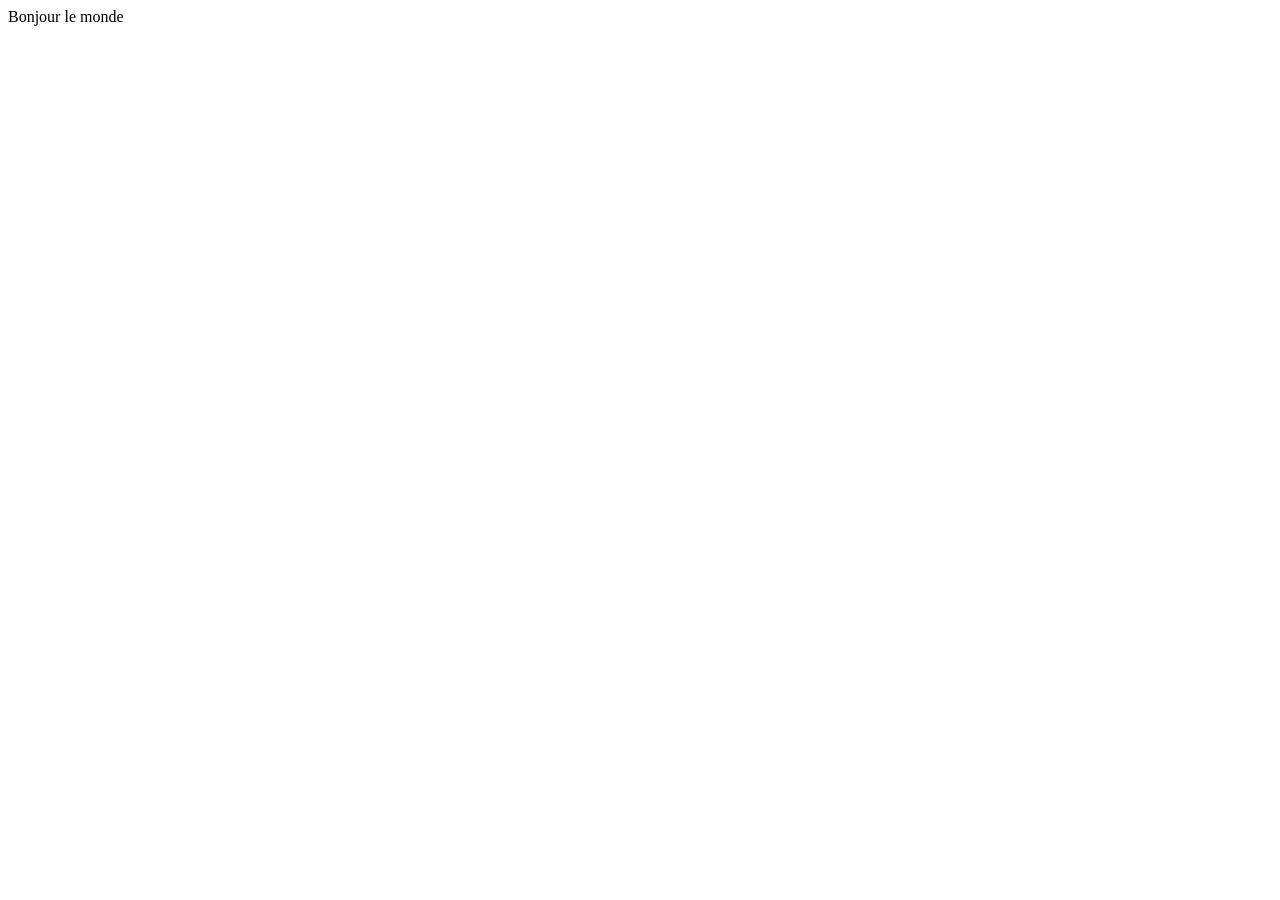
==== index.html @ 90b2a181 "initialisation du projet de technologie web" ====
<!DOCTYPE html>
<html lang="en">
<head>
    <meta charset="UTF-8">
    <meta name="viewport" content="width=device-width, initial-scale=1.0">
    <title>Davftech</title>
    <link rel="stylesheet" href="style.css">
</head>
<body>
    <!-- Page d'accueil -->
    <div>Bonjour le monde</div>
</body>
</html>
---- style.css ----
//reset
*{
    padding: 0;
    margin: 0;
    box-sizing: border-box;
}
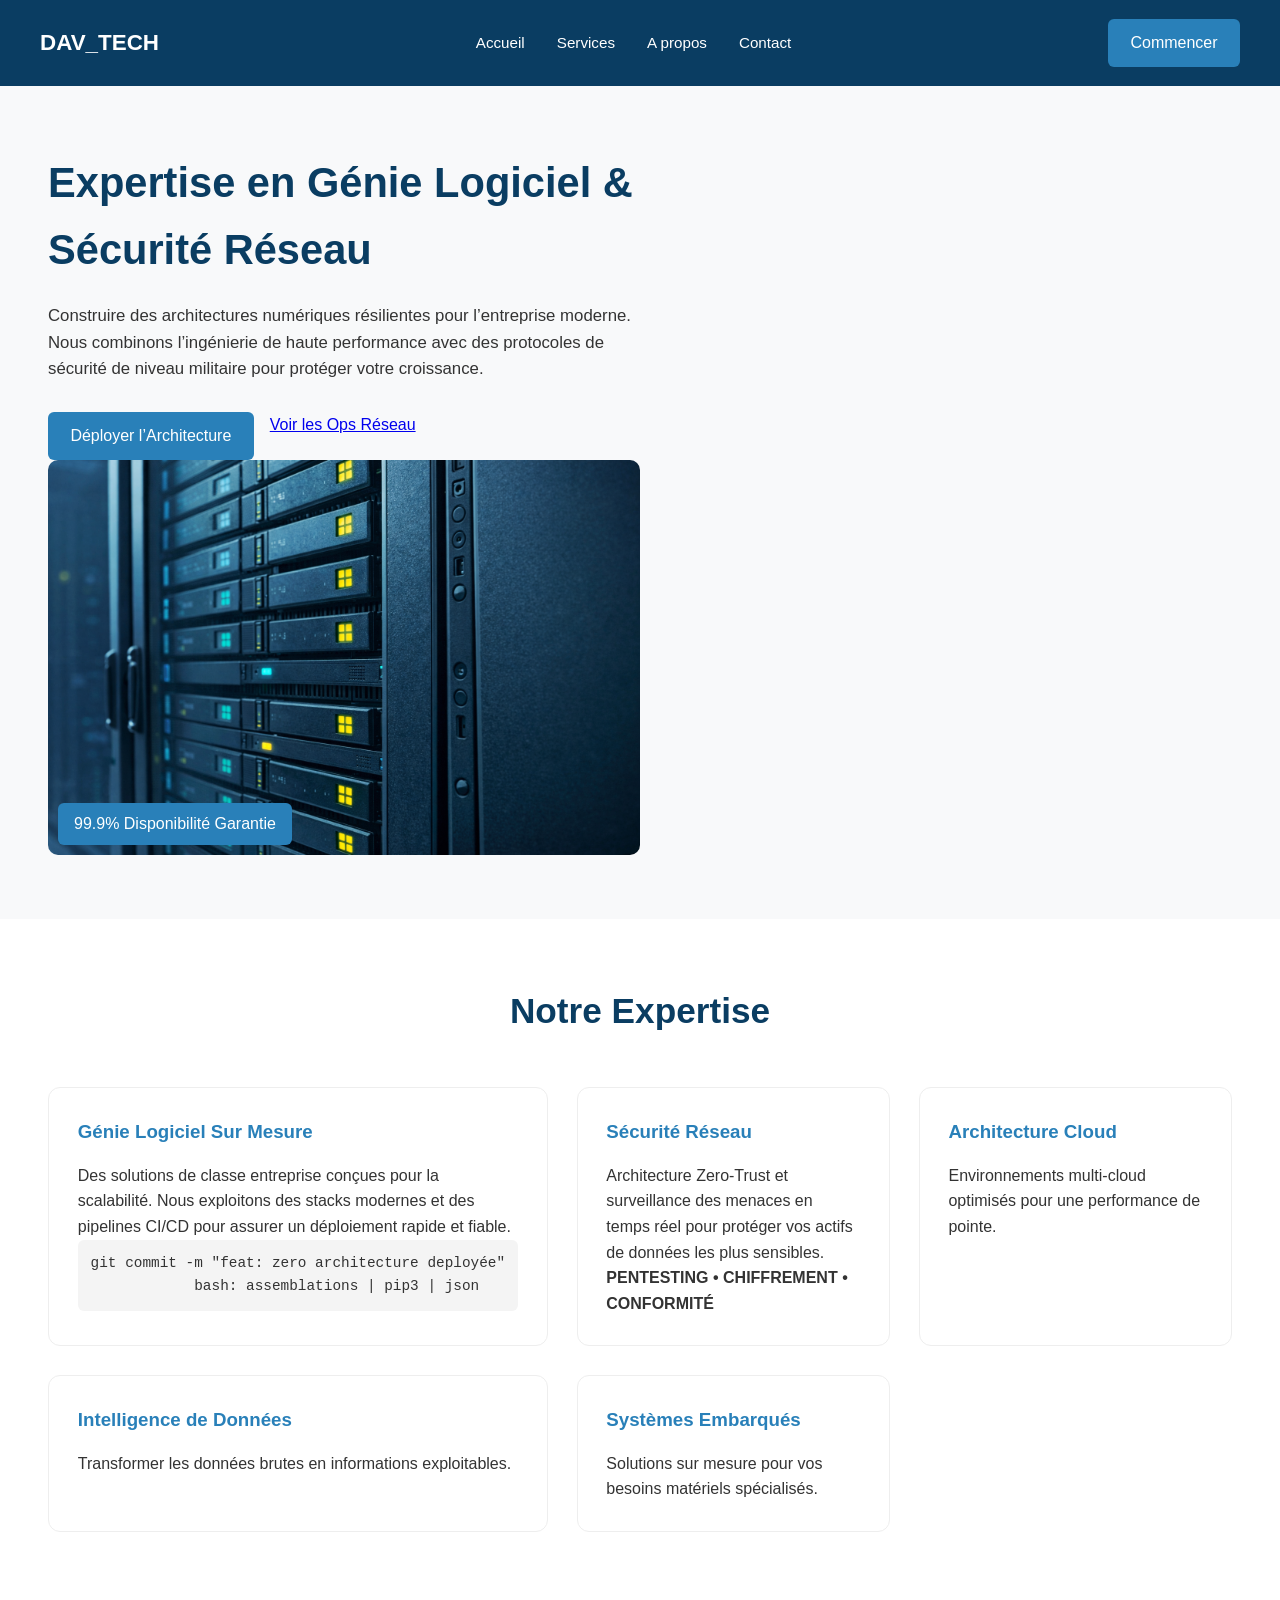
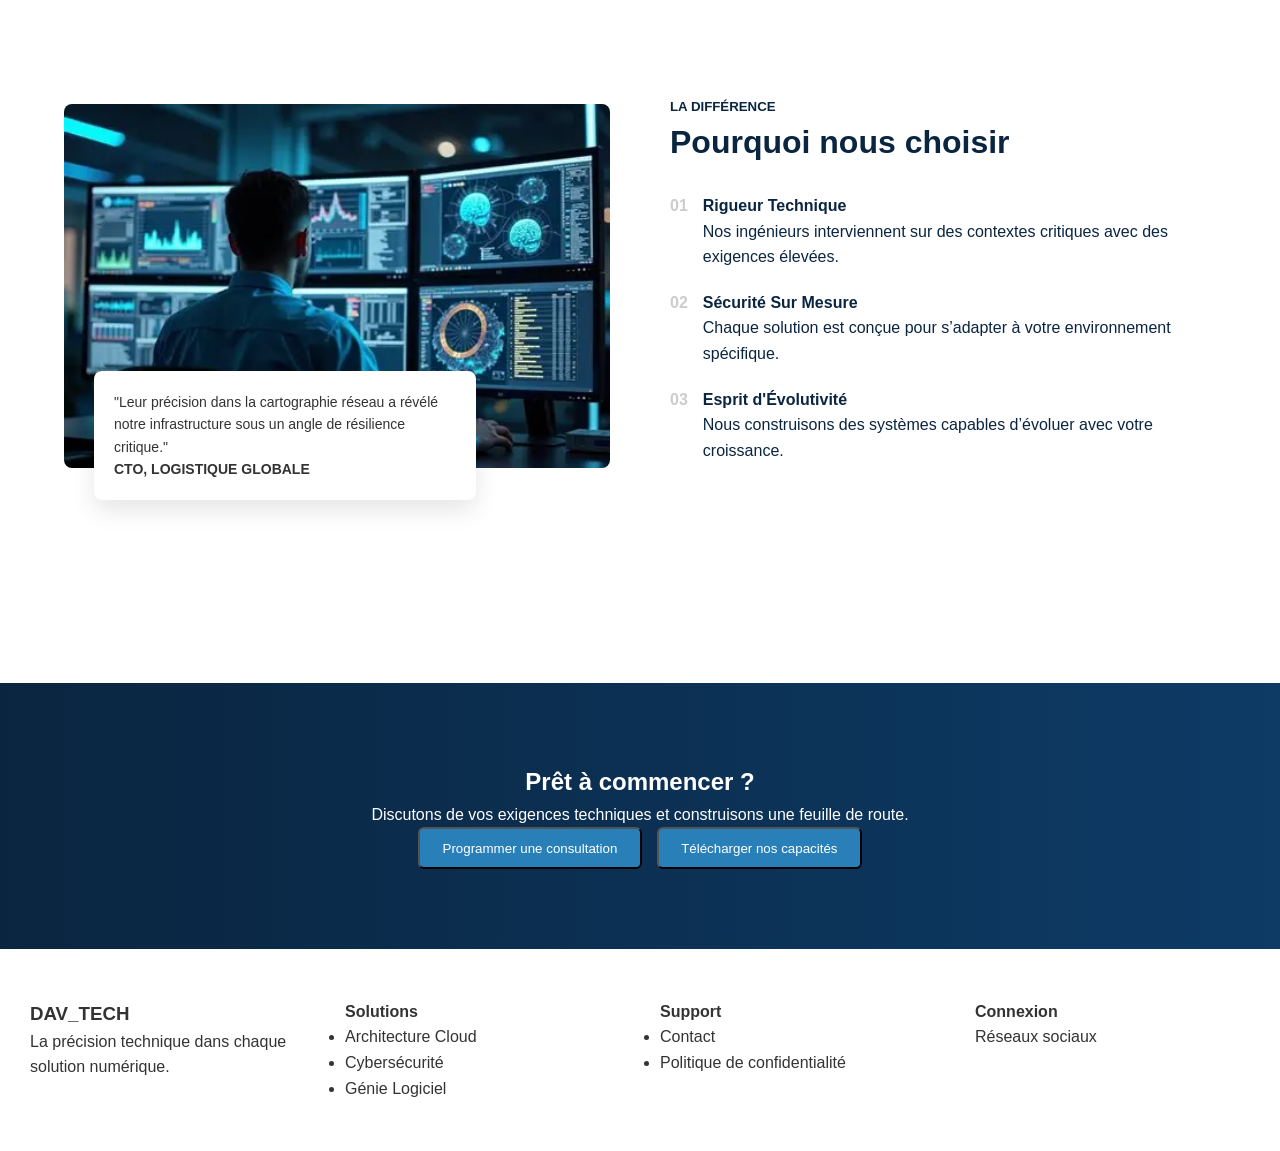
==== commit 07e87a59: "conception du site web  DavFintech" ====
--- a/index.html
+++ b/index.html
@@ -7,7 +7,169 @@
     <link rel="stylesheet" href="style.css">
 </head>
 <body>
-    <!-- Page d'accueil -->
-    <div>Bonjour le monde</div>
+  <!-- Navigation -->
+    <header>
+    <nav class="navbar">
+        <div class="logo">DAV_TECH</div>
+        <ul class="nav-links">
+        <li><a href="#">Accueil</a></li>
+        <li><a href="Pages/ServicesPage.html">Services</a></li>
+        <li><a href="Pages/AboutPage.html">A propos</a></li>
+        <li><a href="Pages/ContactPage.html">Contact</a></li>
+        </ul>
+        <a href="#" class="btn">Commencer</a>
+    </nav>
+    </header>
+
+
+    <section class="hero">
+    <div class="hero-text">
+        <h1>Expertise en Génie Logiciel & Sécurité Réseau</h1>
+        <p>Construire des architectures numériques résilientes pour l’entreprise moderne. 
+            Nous combinons l’ingénierie de haute performance avec des protocoles de sécurité 
+            de niveau militaire pour protéger votre croissance.</p>
+        <div class="hero-buttons">
+        <a href="#" class="btn">Déployer l’Architecture</a>
+        <a href="#" class="btn-outline">Voir les Ops Réseau</a>
+    </div>
+    <div class="hero-image">
+        <img src="Assets/server-racks.jpg" alt="Serveurs DAV_TECH">
+        <div class="availability">99.9% Disponibilité Garantie</div>
+    </div>
+
+    </section>
+
+
+    <section class="expertise">
+    <h2>Notre Expertise</h2>
+    <div class="cards">
+        <div class="card">
+        <h3>Génie Logiciel Sur Mesure</h3>
+        <p>Des solutions de classe entreprise conçues pour la scalabilité. 
+            Nous exploitons des stacks modernes et des pipelines CI/CD pour assurer 
+            un déploiement rapide et fiable.</p>
+        <pre><code>git commit -m "feat: zero architecture deployée"
+            bash: assemblations | pip3 | json</code></pre>
+        </div>
+        <div class="card">
+        <h3>Sécurité Réseau</h3>
+        <p>Architecture Zero-Trust et surveillance des menaces en temps réel pour protéger vos actifs de données les plus sensibles.</p>
+        <p><strong>PENTESTING • CHIFFREMENT • CONFORMITÉ</strong></p>
+        </div>
+        <div class="card">
+        <h3>Architecture Cloud</h3>
+        <p>Environnements multi-cloud optimisés pour une performance de pointe.</p>
+        </div>
+        <div class="card">
+        <h3>Intelligence de Données</h3>
+        <p>Transformer les données brutes en informations exploitables.</p>
+        </div>
+        <div class="card">
+        <h3>Systèmes Embarqués</h3>
+        <p>Solutions sur mesure pour vos besoins matériels spécialisés.</p>
+        </div>
+    </div>
+    </section>
+
+    <section class="nous">
+        <div class="container">
+            
+            <div class="description">
+                
+                <!-- IMAGE -->
+                <div class="description-image">
+                    <img src="Assets/OIP.webp" alt="Analyse technique">
+                    <div class="image-card">
+                        <p>
+                            "Leur précision dans la cartographie réseau a révélé notre infrastructure 
+                            sous un angle de résilience critique."
+                        </p>
+                        <strong>CTO, LOGISTIQUE GLOBALE</strong>
+                    </div>
+                </div>
+
+                
+                <div class="description-text">
+                    <h5 class="section-infeieur">LA DIFFÉRENCE</h5>
+                    <h2>Pourquoi nous choisir</h2>
+
+                    <div class="feature">
+                        <span>01</span>
+                        <div>
+                            <h4>Rigueur Technique</h4>
+                            <p>Nos ingénieurs interviennent sur des contextes critiques avec des exigences élevées.</p>
+                        </div>
+                    </div>
+
+                    <div class="feature">
+                        <span>02</span>
+                        <div>
+                            <h4>Sécurité Sur Mesure</h4>
+                            <p>Chaque solution est conçue pour s’adapter à votre environnement spécifique.</p>
+                        </div>
+                    </div>
+
+                    <div class="feature">
+                        <span>03</span>
+                        <div>
+                            <h4>Esprit d'Évolutivité</h4>
+                            <p>Nous construisons des systèmes capables d’évoluer avec votre croissance.</p>
+                        </div>
+                    </div>
+
+                </div>
+
+            </div>
+
+        </div>
+    </section>
+
+
+    <section class="cta">
+        <div class="cta-content">
+            <h2>Prêt à commencer ?</h2>
+            <p>Discutons de vos exigences techniques et construisons une feuille de route.</p>
+
+            <div class="cta-buttons">
+                <button class="btn primary">Programmer une consultation</button>
+                <button class="btn secondary">Télécharger nos capacités</button>
+            </div>
+        </div>
+    </section>
+
+    <!-- FOOTER -->
+    <footer>
+        <div class="footer-container">
+
+            <div class="footer-col">
+                <h3>DAV_TECH</h3>
+                <p>La précision technique dans chaque solution numérique.</p>
+            </div>
+
+            <div class="footer-col">
+                <h4>Solutions</h4>
+                <ul>
+                    <li>Architecture Cloud</li>
+                    <li>Cybersécurité</li>
+                    <li>Génie Logiciel</li>
+                </ul>
+            </div>
+
+            <div class="footer-col">
+                <h4>Support</h4>
+                <ul>
+                    <li>Contact</li>
+                    <li>Politique de confidentialité</li>
+                </ul>
+            </div>
+
+            <div class="footer-col">
+                <h4>Connexion</h4>
+                <p>Réseaux sociaux</p>
+            </div>
+
+        </div>
+    </footer>
+
 </body>
 </html>
--- a/style.css
+++ b/style.css
@@ -1,8 +1,344 @@
-
-//reset
-*{
-    padding: 0;
-    margin: 0;
-    box-sizing: border-box;
-}
-
+/* Reset */
+* {
+  margin: 0;
+  padding: 0;
+  box-sizing: border-box;
+}
+
+body {
+  font-family: "Segoe UI", sans-serif;
+  line-height: 1.6;
+  background: #fff;
+  color: #333;
+}
+
+/* Navbar */
+.navbar {
+  display: flex;
+  justify-content: space-between;
+  align-items: center;
+  padding: 1.2rem 2.5rem;
+  background: #0a3d62;
+  color: #fff;
+  position: relative;
+}
+
+.navbar .logo {
+  font-weight: bold;
+  font-size: 1.4rem;
+}
+
+/* Hamburger FontAwesome */
+.menu-toggle {
+  display: none;
+  font-size: 1.6rem;
+  cursor: pointer;
+}
+
+/* Nav links */
+.nav-links {
+  list-style: none;
+  display: flex;
+  gap: 2rem;
+}
+
+.nav-links a {
+  color: #fff;
+  text-decoration: none;
+  transition: 0.3s;
+  font-size: 0.95rem;
+  position: relative;
+}
+
+.nav-links a::after {
+  content: "";
+  position: absolute;
+  width: 0%;
+  height: 2px;
+  bottom: -5px;
+  left: 0;
+  background: #f1c40f;
+  transition: 0.3s;
+}
+
+.nav-links a:hover::after {
+  width: 100%;
+}
+
+.btn {
+  background: #2980b9;
+  color: #fff;
+  padding: 0.7rem 1.4rem;
+  border-radius: 6px;
+  text-decoration: none;
+  transition: 0.3s;
+  display: inline-block;
+}
+
+.btn:hover {
+  background: #1f6694;
+  transform: translateY(-1px);
+}
+
+/* Hero */
+.hero {
+  display: flex;
+  justify-content: space-between;
+  align-items: center;
+  padding: 4rem 3rem;
+  background: #f8f9fa;
+  gap: 2rem;
+}
+
+.hero-text {
+  max-width: 50%;
+}
+
+.hero-text h1 {
+  font-size: 2.6rem;
+  margin-bottom: 1.2rem;
+  color: #0a3d62;
+}
+
+.hero-text p {
+  margin-bottom: 1.8rem;
+  font-size: 1.05rem;
+}
+
+.hero-buttons {
+  display: flex;
+  gap: 1rem;
+  flex-wrap: wrap;
+}
+
+.hero-image {
+  position: relative;
+  flex: 1;
+  display: flex;
+  justify-content: center;
+}
+
+.hero-image img {
+  width: 100%;
+  max-width: 600px;
+  border-radius: 10px;
+}
+
+.availability {
+  position: absolute;
+  bottom: 10px;
+  left: 10px;
+  background: #2980b9;
+  color: #fff;
+  padding: 0.5rem 1rem;
+  border-radius: 6px;
+}
+
+/* Expertise */
+.expertise {
+  padding: 4rem 3rem;
+}
+
+.expertise h2 {
+  text-align: center;
+  margin-bottom: 3rem;
+  color: #0a3d62;
+  font-size: 2.2rem;
+}
+
+.cards {
+  display: grid;
+  grid-template-columns: repeat(3, 1fr);
+  gap: 1.8rem;
+}
+
+.card {
+  background: #fff;
+  border: 1px solid #eee;
+  padding: 1.8rem;
+  border-radius: 12px;
+  transition: 0.3s;
+}
+
+.card:hover {
+  transform: translateY(-6px);
+  box-shadow: 0 10px 25px rgba(0,0,0,0.05);
+}
+
+.card h3 {
+  margin-bottom: 1rem;
+  color: #2980b9;
+}
+
+pre {
+  background: #f4f4f4;
+  padding: 0.8rem;
+  border-radius: 6px;
+  font-size: 0.9rem;
+  overflow-x: auto;
+}
+
+.container {
+  width: 90%;
+  max-width: 1200px;
+  margin: auto;
+}
+
+.nous {
+  padding: 100px 0;
+}
+
+.description {
+  display: flex;
+  gap: 60px;
+  align-items: center;
+}
+
+.description-image {
+  position: relative;
+  flex: 1;
+}
+
+.description-image img {
+  width: 100%;
+  border-radius: 8px;
+}
+
+.image-card {
+  position: absolute;
+  bottom: -25px;
+  left: 30px;
+  background: white;
+  padding: 20px;
+  width: 70%;
+  box-shadow: 0 10px 25px rgba(0,0,0,0.1);
+  border-radius: 8px;
+  font-size: 14px;
+}
+
+.description-text {
+  flex: 1;
+  color: #0a2540;
+}
+
+.description-text h2 {
+  font-size: 32px;
+  margin-bottom: 25px;
+}
+
+.feature {
+  display: flex;
+  gap: 15px;
+  margin-bottom: 20px;
+}
+
+.feature span {
+  font-weight: bold;
+  color: #ccc;
+}
+
+.cta {
+  background: linear-gradient(to right, #0a2540, #0d3b66);
+  color: white;
+  padding: 80px 20px;
+  text-align: center;
+  margin-top: 100px;
+}
+
+.cta-buttons {
+  display: flex;
+  justify-content: center;
+  gap: 15px;
+  flex-wrap: wrap;
+}
+
+footer {
+  background: #ffffff;
+  padding: 50px 30px;
+}
+
+.footer-container {
+  display: flex;
+  justify-content: space-between;
+  flex-wrap: wrap;
+  gap: 40px;
+}
+
+.footer-col {
+  flex: 1;
+  min-width: 220px;
+}
+
+/* Responsive */
+@media (max-width: 1024px) {
+  .cards {
+    grid-template-columns: repeat(2, 1fr);
+  }
+
+  .hero {
+    flex-direction: column;
+    text-align: center;
+  }
+
+  .hero-text {
+    max-width: 100%;
+  }
+
+  .hero-buttons {
+    justify-content: center;
+  }
+
+  .description {
+    flex-direction: column;
+  }
+}
+
+@media (max-width: 768px) {
+  .menu-toggle {
+    display: block;
+  }
+
+  .nav-links {
+    position: absolute;
+    top: 70px;
+    right: 0;
+    width: 100%;
+    background: #0a3d62;
+    flex-direction: column;
+    align-items: center;
+    gap: 1.5rem;
+    padding: 2rem 0;
+    display: none;
+  }
+
+  .nav-links.active {
+    display: flex;
+  }
+
+  .btn {
+    display: inline-block;
+  }
+
+  .hero {
+    flex-direction: column;
+    padding: 2rem 1.5rem;
+  }
+
+  .hero-text h1 {
+    font-size: 1.9rem;
+  }
+
+  .cards {
+    grid-template-columns: 1fr;
+  }
+
+  .cta-buttons {
+    flex-direction: column;
+  }
+
+  .image-card {
+    position: static;
+    width: 100%;
+    margin-top: 20px;
+  }
+}
